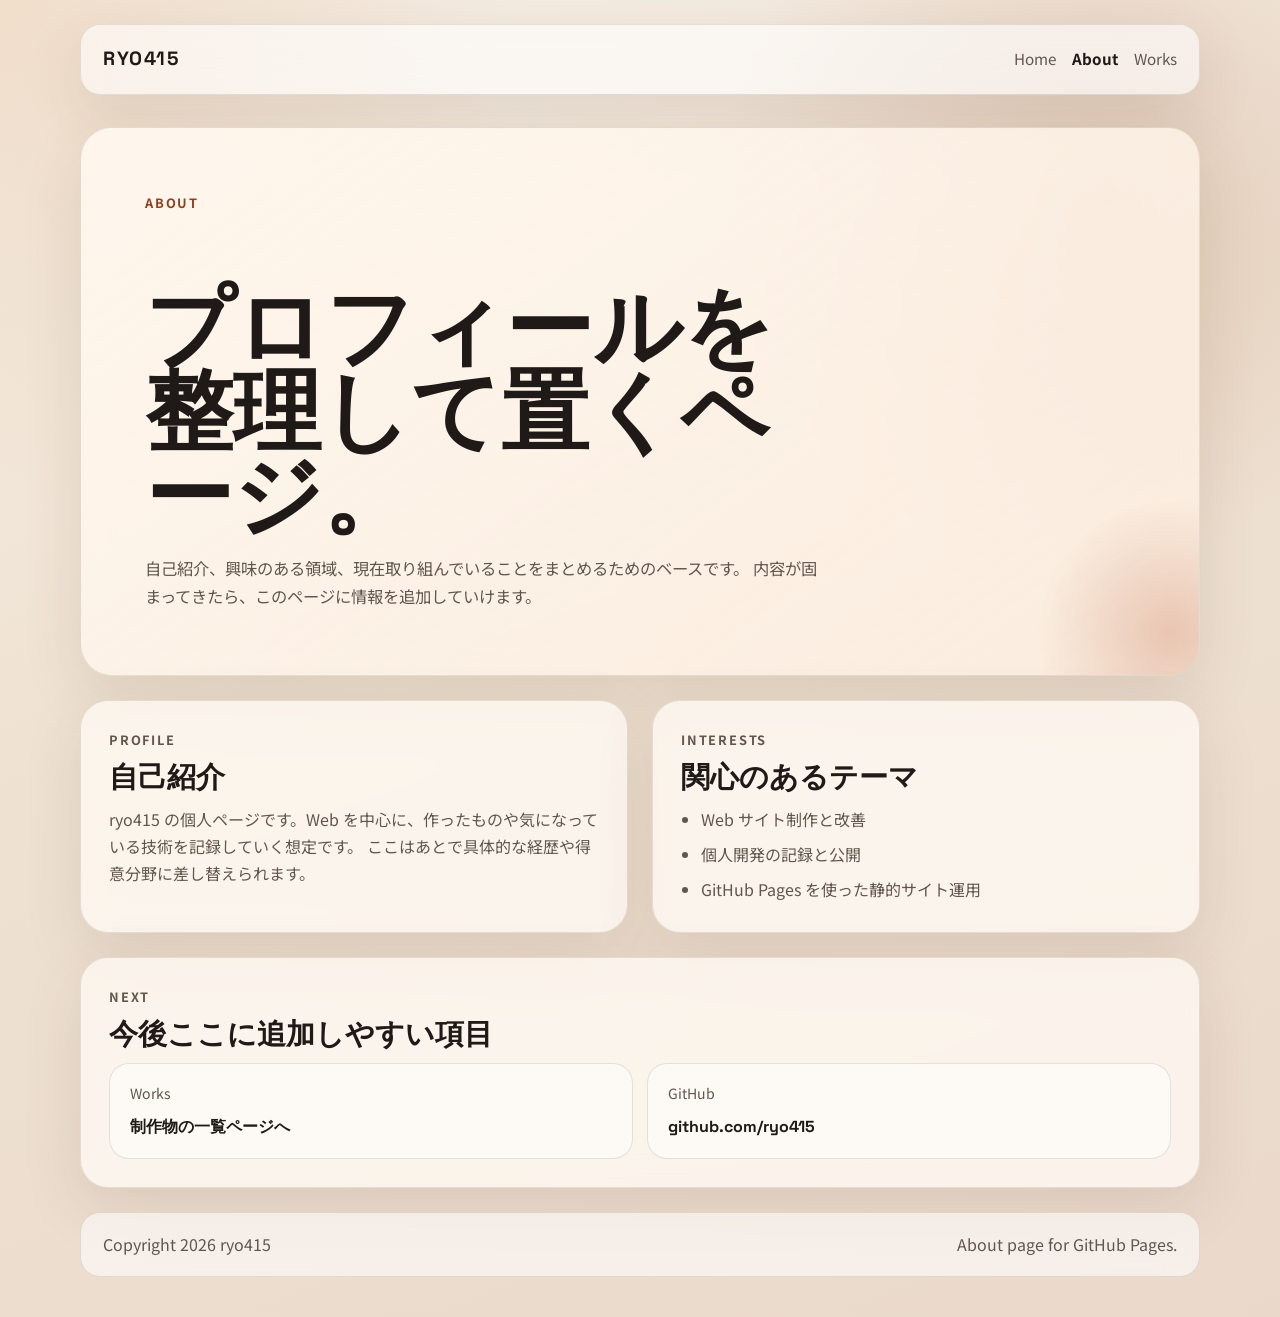
==== about/index.html @ 48dc2ed2 "Update" ====
<!DOCTYPE html>
<html lang="ja">
<head>
  <meta charset="utf-8">
  <meta name="viewport" content="width=device-width, initial-scale=1">
  <title>About | ryo415</title>
  <meta name="description" content="ryo415 のプロフィールページ">
  <meta name="author" content="ryo415">
  <meta name="theme-color" content="#efe2d2">
  <link rel="preconnect" href="https://fonts.googleapis.com">
  <link rel="preconnect" href="https://fonts.gstatic.com" crossorigin>
  <link href="https://fonts.googleapis.com/css2?family=Space+Grotesk:wght@400;500;700&family=Noto+Sans+JP:wght@400;500;700&display=swap" rel="stylesheet">
  <link rel="stylesheet" href="../assets/css/style.css">
</head>
<body>
  <div class="page-shell">
    <header class="site-header">
      <a class="brand" href="../">ryo415</a>
      <nav class="site-nav" aria-label="Primary">
        <a href="../">Home</a>
        <a href="./" aria-current="page">About</a>
        <a href="../works/">Works</a>
      </nav>
    </header>

    <main>
      <section class="hero subpage-hero">
        <p class="eyebrow">About</p>
        <h1>プロフィールを整理して置くページ。</h1>
        <p class="hero-copy">
          自己紹介、興味のある領域、現在取り組んでいることをまとめるためのベースです。
          内容が固まってきたら、このページに情報を追加していけます。
        </p>
      </section>

      <section class="content-grid">
        <article class="panel">
          <p class="section-label">Profile</p>
          <h2>自己紹介</h2>
          <p>
            ryo415 の個人ページです。Web を中心に、作ったものや気になっている技術を記録していく想定です。
            ここはあとで具体的な経歴や得意分野に差し替えられます。
          </p>
        </article>

        <article class="panel">
          <p class="section-label">Interests</p>
          <h2>関心のあるテーマ</h2>
          <ul class="feature-list">
            <li>Web サイト制作と改善</li>
            <li>個人開発の記録と公開</li>
            <li>GitHub Pages を使った静的サイト運用</li>
          </ul>
        </article>

        <article class="panel wide-panel">
          <p class="section-label">Next</p>
          <h2>今後ここに追加しやすい項目</h2>
          <div class="link-list">
            <a href="../works/">
              <span>Works</span>
              <strong>制作物の一覧ページへ</strong>
            </a>
            <a href="https://github.com/ryo415" target="_blank" rel="noopener noreferrer">
              <span>GitHub</span>
              <strong>github.com/ryo415</strong>
            </a>
          </div>
        </article>
      </section>
    </main>

    <footer class="site-footer">
      <p>Copyright <span id="year"></span> ryo415</p>
      <p>About page for GitHub Pages.</p>
    </footer>
  </div>

  <script src="../assets/js/main.js"></script>
</body>
</html>
---- assets/css/style.css ----
:root {
  --bg: #f4ede4;
  --bg-soft: rgba(255, 255, 255, 0.58);
  --surface: rgba(255, 250, 244, 0.78);
  --surface-strong: rgba(255, 247, 238, 0.94);
  --line: rgba(68, 44, 24, 0.12);
  --text: #1f1a17;
  --muted: #61564d;
  --accent: #b6542f;
  --accent-strong: #8f3f1d;
  --shadow: 0 20px 60px rgba(92, 61, 34, 0.12);
}

* {
  box-sizing: border-box;
}

html {
  scroll-behavior: smooth;
}

body {
  margin: 0;
  min-height: 100vh;
  font-family: "Noto Sans JP", sans-serif;
  line-height: 1.7;
  color: var(--text);
  background:
    radial-gradient(circle at top left, rgba(216, 145, 76, 0.18), transparent 28%),
    radial-gradient(circle at 85% 15%, rgba(165, 92, 58, 0.18), transparent 24%),
    linear-gradient(160deg, #f6efe7 0%, #efe2d2 42%, #ead9cb 100%);
}

a {
  color: inherit;
  text-decoration: none;
}

p,
ul {
  margin: 0;
}

.page-shell {
  width: min(1120px, calc(100% - 32px));
  margin: 0 auto;
  padding: 24px 0 40px;
}

.site-header,
.site-footer,
.panel,
.hero {
  backdrop-filter: blur(14px);
  -webkit-backdrop-filter: blur(14px);
}

.site-header {
  display: flex;
  justify-content: space-between;
  align-items: center;
  gap: 16px;
  margin-bottom: 32px;
  padding: 18px 22px;
  border: 1px solid var(--line);
  border-radius: 20px;
  background: var(--bg-soft);
  box-shadow: var(--shadow);
}

.brand,
.hero h1,
.panel h2 {
  font-family: "Space Grotesk", sans-serif;
}

.brand {
  font-size: 1.2rem;
  font-weight: 700;
  letter-spacing: 0.08em;
  text-transform: uppercase;
}

.site-nav {
  display: flex;
  flex-wrap: wrap;
  gap: 16px;
}

.site-nav a {
  color: var(--muted);
  font-size: 0.95rem;
}

.hero {
  position: relative;
  overflow: hidden;
  margin-bottom: 24px;
  padding: clamp(32px, 6vw, 64px);
  border: 1px solid var(--line);
  border-radius: 32px;
  background: linear-gradient(145deg, var(--surface-strong), rgba(255, 241, 228, 0.72));
  box-shadow: var(--shadow);
}

.subpage-hero h1 {
  max-width: 14ch;
  font-size: clamp(2.4rem, 6vw, 4.5rem);
}

.hero::after {
  content: "";
  position: absolute;
  inset: auto -10% -18% auto;
  width: 280px;
  aspect-ratio: 1;
  border-radius: 50%;
  background: radial-gradient(circle, rgba(182, 84, 47, 0.26), transparent 68%);
  pointer-events: none;
}

.eyebrow,
.section-label {
  margin-bottom: 12px;
  color: var(--accent-strong);
  font-size: 0.8rem;
  font-weight: 700;
  letter-spacing: 0.14em;
  text-transform: uppercase;
}

.hero h1 {
  max-width: 12ch;
  margin-bottom: 18px;
  font-size: clamp(2.7rem, 7vw, 5.5rem);
  line-height: 0.95;
}

.hero-copy {
  max-width: 680px;
  color: var(--muted);
  font-size: 1.02rem;
}

.hero-actions {
  display: flex;
  flex-wrap: wrap;
  gap: 14px;
  margin-top: 28px;
}

.button {
  display: inline-flex;
  align-items: center;
  justify-content: center;
  min-height: 46px;
  padding: 0 20px;
  border-radius: 999px;
  border: 1px solid transparent;
  font-weight: 700;
  transition: transform 180ms ease, background-color 180ms ease, border-color 180ms ease;
}

.button:hover,
.button:focus-visible {
  transform: translateY(-1px);
}

.button.primary {
  background: var(--accent);
  color: #fff8f3;
}

.button.secondary {
  border-color: var(--line);
  background: rgba(255, 255, 255, 0.42);
}

.content-grid {
  display: grid;
  grid-template-columns: repeat(2, minmax(0, 1fr));
  gap: 24px;
}

.panel {
  padding: 28px;
  border: 1px solid var(--line);
  border-radius: 28px;
  background: var(--surface);
  box-shadow: var(--shadow);
}

.panel h2 {
  margin: 0 0 12px;
  font-size: 1.8rem;
  line-height: 1.1;
}

.panel p,
.feature-list {
  color: var(--muted);
}

.panel-link {
  margin-top: 18px;
}

.panel-link a {
  color: var(--accent-strong);
  font-weight: 700;
}

.wide-panel {
  grid-column: 1 / -1;
}

.feature-list {
  padding-left: 20px;
}

.feature-list li + li {
  margin-top: 8px;
}

.link-list {
  display: grid;
  grid-template-columns: repeat(auto-fit, minmax(220px, 1fr));
  gap: 14px;
}

.link-list a {
  padding: 18px 20px;
  border: 1px solid var(--line);
  border-radius: 20px;
  background: rgba(255, 255, 255, 0.45);
  transition: transform 180ms ease, border-color 180ms ease;
}

.link-list a:hover,
.link-list a:focus-visible {
  transform: translateY(-2px);
  border-color: rgba(182, 84, 47, 0.35);
}

.link-list span {
  display: block;
  margin-bottom: 6px;
  color: var(--muted);
  font-size: 0.88rem;
}

.link-list strong {
  font-family: "Space Grotesk", sans-serif;
  font-size: 1rem;
}

.site-footer {
  display: flex;
  justify-content: space-between;
  gap: 16px;
  margin-top: 24px;
  padding: 18px 22px;
  border: 1px solid var(--line);
  border-radius: 20px;
  background: var(--bg-soft);
  color: var(--muted);
}

.site-nav a[aria-current="page"] {
  color: var(--text);
  font-weight: 700;
}

@media (max-width: 800px) {
  .site-header,
  .site-footer {
    flex-direction: column;
    align-items: flex-start;
  }

  .content-grid {
    grid-template-columns: 1fr;
  }
}

@media (max-width: 560px) {
  .page-shell {
    width: min(100% - 20px, 1120px);
    padding-top: 12px;
  }

  .site-header,
  .hero,
  .panel,
  .site-footer {
    border-radius: 22px;
  }

  .hero h1 {
    max-width: none;
    font-size: clamp(2.4rem, 15vw, 3.6rem);
  }
}
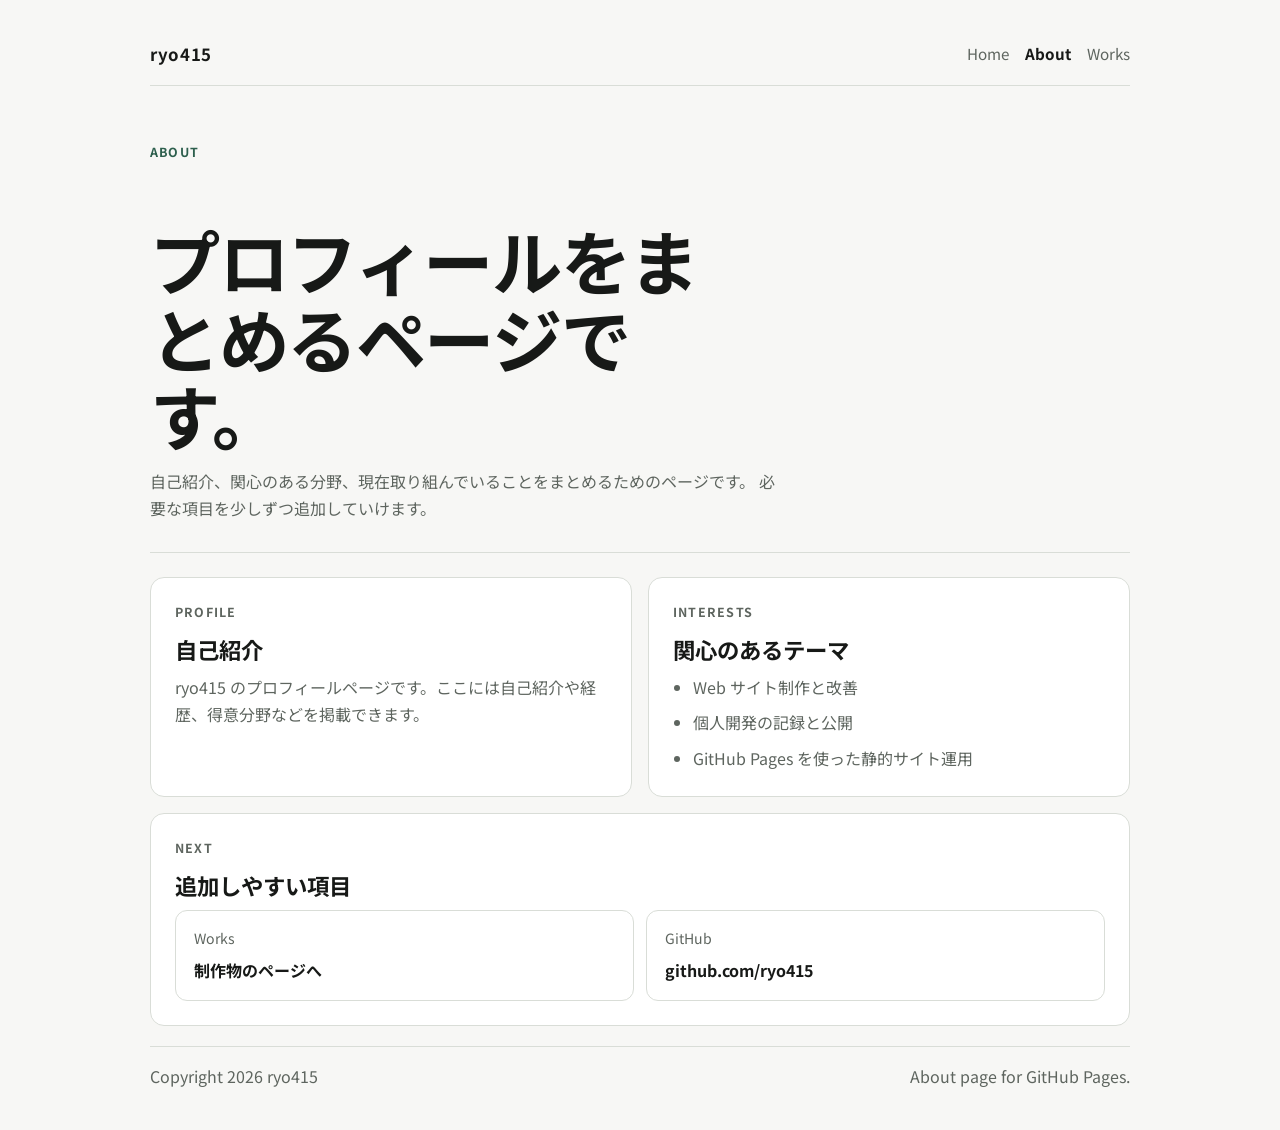
==== commit 65785ee3: "Update" ====
--- a/about/index.html
+++ b/about/index.html
@@ -6,10 +6,10 @@
   <title>About | ryo415</title>
   <meta name="description" content="ryo415 のプロフィールページ">
   <meta name="author" content="ryo415">
-  <meta name="theme-color" content="#efe2d2">
+  <meta name="theme-color" content="#f7f7f5">
   <link rel="preconnect" href="https://fonts.googleapis.com">
   <link rel="preconnect" href="https://fonts.gstatic.com" crossorigin>
-  <link href="https://fonts.googleapis.com/css2?family=Space+Grotesk:wght@400;500;700&family=Noto+Sans+JP:wght@400;500;700&display=swap" rel="stylesheet">
+  <link href="https://fonts.googleapis.com/css2?family=Noto+Sans+JP:wght@400;500;700&display=swap" rel="stylesheet">
   <link rel="stylesheet" href="../assets/css/style.css">
 </head>
 <body>
@@ -26,10 +26,10 @@
     <main>
       <section class="hero subpage-hero">
         <p class="eyebrow">About</p>
-        <h1>プロフィールを整理して置くページ。</h1>
+        <h1>プロフィールをまとめるページです。</h1>
         <p class="hero-copy">
-          自己紹介、興味のある領域、現在取り組んでいることをまとめるためのベースです。
-          内容が固まってきたら、このページに情報を追加していけます。
+          自己紹介、関心のある分野、現在取り組んでいることをまとめるためのページです。
+          必要な項目を少しずつ追加していけます。
         </p>
       </section>
 
@@ -38,8 +38,7 @@
           <p class="section-label">Profile</p>
           <h2>自己紹介</h2>
           <p>
-            ryo415 の個人ページです。Web を中心に、作ったものや気になっている技術を記録していく想定です。
-            ここはあとで具体的な経歴や得意分野に差し替えられます。
+            ryo415 のプロフィールページです。ここには自己紹介や経歴、得意分野などを掲載できます。
           </p>
         </article>
 
@@ -55,11 +54,11 @@
 
         <article class="panel wide-panel">
           <p class="section-label">Next</p>
-          <h2>今後ここに追加しやすい項目</h2>
+          <h2>追加しやすい項目</h2>
           <div class="link-list">
             <a href="../works/">
               <span>Works</span>
-              <strong>制作物の一覧ページへ</strong>
+              <strong>制作物のページへ</strong>
             </a>
             <a href="https://github.com/ryo415" target="_blank" rel="noopener noreferrer">
               <span>GitHub</span>
--- a/assets/css/style.css
+++ b/assets/css/style.css
@@ -1,14 +1,12 @@
 :root {
-  --bg: #f4ede4;
-  --bg-soft: rgba(255, 255, 255, 0.58);
-  --surface: rgba(255, 250, 244, 0.78);
-  --surface-strong: rgba(255, 247, 238, 0.94);
-  --line: rgba(68, 44, 24, 0.12);
-  --text: #1f1a17;
-  --muted: #61564d;
-  --accent: #b6542f;
-  --accent-strong: #8f3f1d;
-  --shadow: 0 20px 60px rgba(92, 61, 34, 0.12);
+  --bg: #f7f7f5;
+  --surface: #ffffff;
+  --line: #d9ddd7;
+  --line-strong: #c6cbc3;
+  --text: #171917;
+  --muted: #5e655f;
+  --accent: #2d5f4d;
+  --accent-soft: #eef4f1;
 }
 
 * {
@@ -25,10 +23,7 @@
   font-family: "Noto Sans JP", sans-serif;
   line-height: 1.7;
   color: var(--text);
-  background:
-    radial-gradient(circle at top left, rgba(216, 145, 76, 0.18), transparent 28%),
-    radial-gradient(circle at 85% 15%, rgba(165, 92, 58, 0.18), transparent 24%),
-    linear-gradient(160deg, #f6efe7 0%, #efe2d2 42%, #ead9cb 100%);
+  background: var(--bg);
 }
 
 a {
@@ -42,43 +37,32 @@
 }
 
 .page-shell {
-  width: min(1120px, calc(100% - 32px));
+  width: min(980px, calc(100% - 32px));
   margin: 0 auto;
   padding: 24px 0 40px;
 }
 
-.site-header,
-.site-footer,
-.panel,
-.hero {
-  backdrop-filter: blur(14px);
-  -webkit-backdrop-filter: blur(14px);
-}
-
 .site-header {
   display: flex;
   justify-content: space-between;
   align-items: center;
   gap: 16px;
-  margin-bottom: 32px;
-  padding: 18px 22px;
-  border: 1px solid var(--line);
-  border-radius: 20px;
-  background: var(--bg-soft);
-  box-shadow: var(--shadow);
+  margin-bottom: 20px;
+  padding: 16px 0;
+  border: 1px solid var(--line);
+  border-width: 0 0 1px;
 }
 
 .brand,
 .hero h1,
 .panel h2 {
-  font-family: "Space Grotesk", sans-serif;
+  font-family: "Noto Sans JP", sans-serif;
 }
 
 .brand {
-  font-size: 1.2rem;
-  font-weight: 700;
-  letter-spacing: 0.08em;
-  text-transform: uppercase;
+  font-size: 1.05rem;
+  font-weight: 700;
+  letter-spacing: 0.04em;
 }
 
 .site-nav {
@@ -93,107 +77,94 @@
 }
 
 .hero {
-  position: relative;
-  overflow: hidden;
   margin-bottom: 24px;
-  padding: clamp(32px, 6vw, 64px);
-  border: 1px solid var(--line);
-  border-radius: 32px;
-  background: linear-gradient(145deg, var(--surface-strong), rgba(255, 241, 228, 0.72));
-  box-shadow: var(--shadow);
+  padding: 36px 0 30px;
+  border: 1px solid var(--line);
+  border-width: 0 0 1px;
+  background: transparent;
 }
 
 .subpage-hero h1 {
   max-width: 14ch;
-  font-size: clamp(2.4rem, 6vw, 4.5rem);
-}
-
-.hero::after {
-  content: "";
-  position: absolute;
-  inset: auto -10% -18% auto;
-  width: 280px;
-  aspect-ratio: 1;
-  border-radius: 50%;
-  background: radial-gradient(circle, rgba(182, 84, 47, 0.26), transparent 68%);
-  pointer-events: none;
+  font-size: clamp(2.1rem, 6vw, 3.6rem);
 }
 
 .eyebrow,
 .section-label {
   margin-bottom: 12px;
-  color: var(--accent-strong);
-  font-size: 0.8rem;
-  font-weight: 700;
-  letter-spacing: 0.14em;
+  color: var(--accent);
+  font-size: 0.78rem;
+  font-weight: 700;
+  letter-spacing: 0.1em;
   text-transform: uppercase;
 }
 
 .hero h1 {
-  max-width: 12ch;
-  margin-bottom: 18px;
-  font-size: clamp(2.7rem, 7vw, 5.5rem);
-  line-height: 0.95;
+  max-width: 14ch;
+  margin-bottom: 14px;
+  font-size: clamp(2.4rem, 7vw, 4.4rem);
+  line-height: 1.1;
+  letter-spacing: -0.02em;
 }
 
 .hero-copy {
-  max-width: 680px;
-  color: var(--muted);
-  font-size: 1.02rem;
+  max-width: 640px;
+  color: var(--muted);
+  font-size: 1rem;
 }
 
 .hero-actions {
   display: flex;
   flex-wrap: wrap;
-  gap: 14px;
-  margin-top: 28px;
+  gap: 12px;
+  margin-top: 22px;
 }
 
 .button {
   display: inline-flex;
   align-items: center;
   justify-content: center;
-  min-height: 46px;
-  padding: 0 20px;
-  border-radius: 999px;
-  border: 1px solid transparent;
-  font-weight: 700;
-  transition: transform 180ms ease, background-color 180ms ease, border-color 180ms ease;
+  min-height: 42px;
+  padding: 0 18px;
+  border: 1px solid var(--line-strong);
+  border-radius: 10px;
+  font-weight: 500;
+  transition: background-color 180ms ease, border-color 180ms ease, color 180ms ease;
 }
 
 .button:hover,
 .button:focus-visible {
-  transform: translateY(-1px);
+  background: var(--accent-soft);
+  border-color: var(--accent);
 }
 
 .button.primary {
-  background: var(--accent);
-  color: #fff8f3;
+  background: var(--text);
+  border-color: var(--text);
+  color: #ffffff;
 }
 
 .button.secondary {
-  border-color: var(--line);
-  background: rgba(255, 255, 255, 0.42);
+  background: var(--surface);
 }
 
 .content-grid {
   display: grid;
   grid-template-columns: repeat(2, minmax(0, 1fr));
-  gap: 24px;
+  gap: 16px;
 }
 
 .panel {
-  padding: 28px;
-  border: 1px solid var(--line);
-  border-radius: 28px;
+  padding: 24px;
+  border: 1px solid var(--line);
+  border-radius: 14px;
   background: var(--surface);
-  box-shadow: var(--shadow);
 }
 
 .panel h2 {
-  margin: 0 0 12px;
-  font-size: 1.8rem;
-  line-height: 1.1;
+  margin: 0 0 10px;
+  font-size: 1.4rem;
+  line-height: 1.3;
 }
 
 .panel p,
@@ -206,7 +177,7 @@
 }
 
 .panel-link a {
-  color: var(--accent-strong);
+  color: var(--accent);
   font-weight: 700;
 }
 
@@ -225,21 +196,21 @@
 .link-list {
   display: grid;
   grid-template-columns: repeat(auto-fit, minmax(220px, 1fr));
-  gap: 14px;
+  gap: 12px;
 }
 
 .link-list a {
-  padding: 18px 20px;
-  border: 1px solid var(--line);
-  border-radius: 20px;
-  background: rgba(255, 255, 255, 0.45);
-  transition: transform 180ms ease, border-color 180ms ease;
+  padding: 16px 18px;
+  border: 1px solid var(--line);
+  border-radius: 12px;
+  background: var(--surface);
+  transition: background-color 180ms ease, border-color 180ms ease;
 }
 
 .link-list a:hover,
 .link-list a:focus-visible {
-  transform: translateY(-2px);
-  border-color: rgba(182, 84, 47, 0.35);
+  background: var(--accent-soft);
+  border-color: var(--accent);
 }
 
 .link-list span {
@@ -250,7 +221,6 @@
 }
 
 .link-list strong {
-  font-family: "Space Grotesk", sans-serif;
   font-size: 1rem;
 }
 
@@ -258,11 +228,10 @@
   display: flex;
   justify-content: space-between;
   gap: 16px;
-  margin-top: 24px;
-  padding: 18px 22px;
-  border: 1px solid var(--line);
-  border-radius: 20px;
-  background: var(--bg-soft);
+  margin-top: 20px;
+  padding: 16px 0 0;
+  border: 1px solid var(--line);
+  border-width: 1px 0 0;
   color: var(--muted);
 }
 
@@ -285,19 +254,12 @@
 
 @media (max-width: 560px) {
   .page-shell {
-    width: min(100% - 20px, 1120px);
+    width: min(100% - 20px, 980px);
     padding-top: 12px;
-  }
-
-  .site-header,
-  .hero,
-  .panel,
-  .site-footer {
-    border-radius: 22px;
   }
 
   .hero h1 {
     max-width: none;
-    font-size: clamp(2.4rem, 15vw, 3.6rem);
-  }
-}
+    font-size: clamp(2rem, 12vw, 3rem);
+  }
+}
